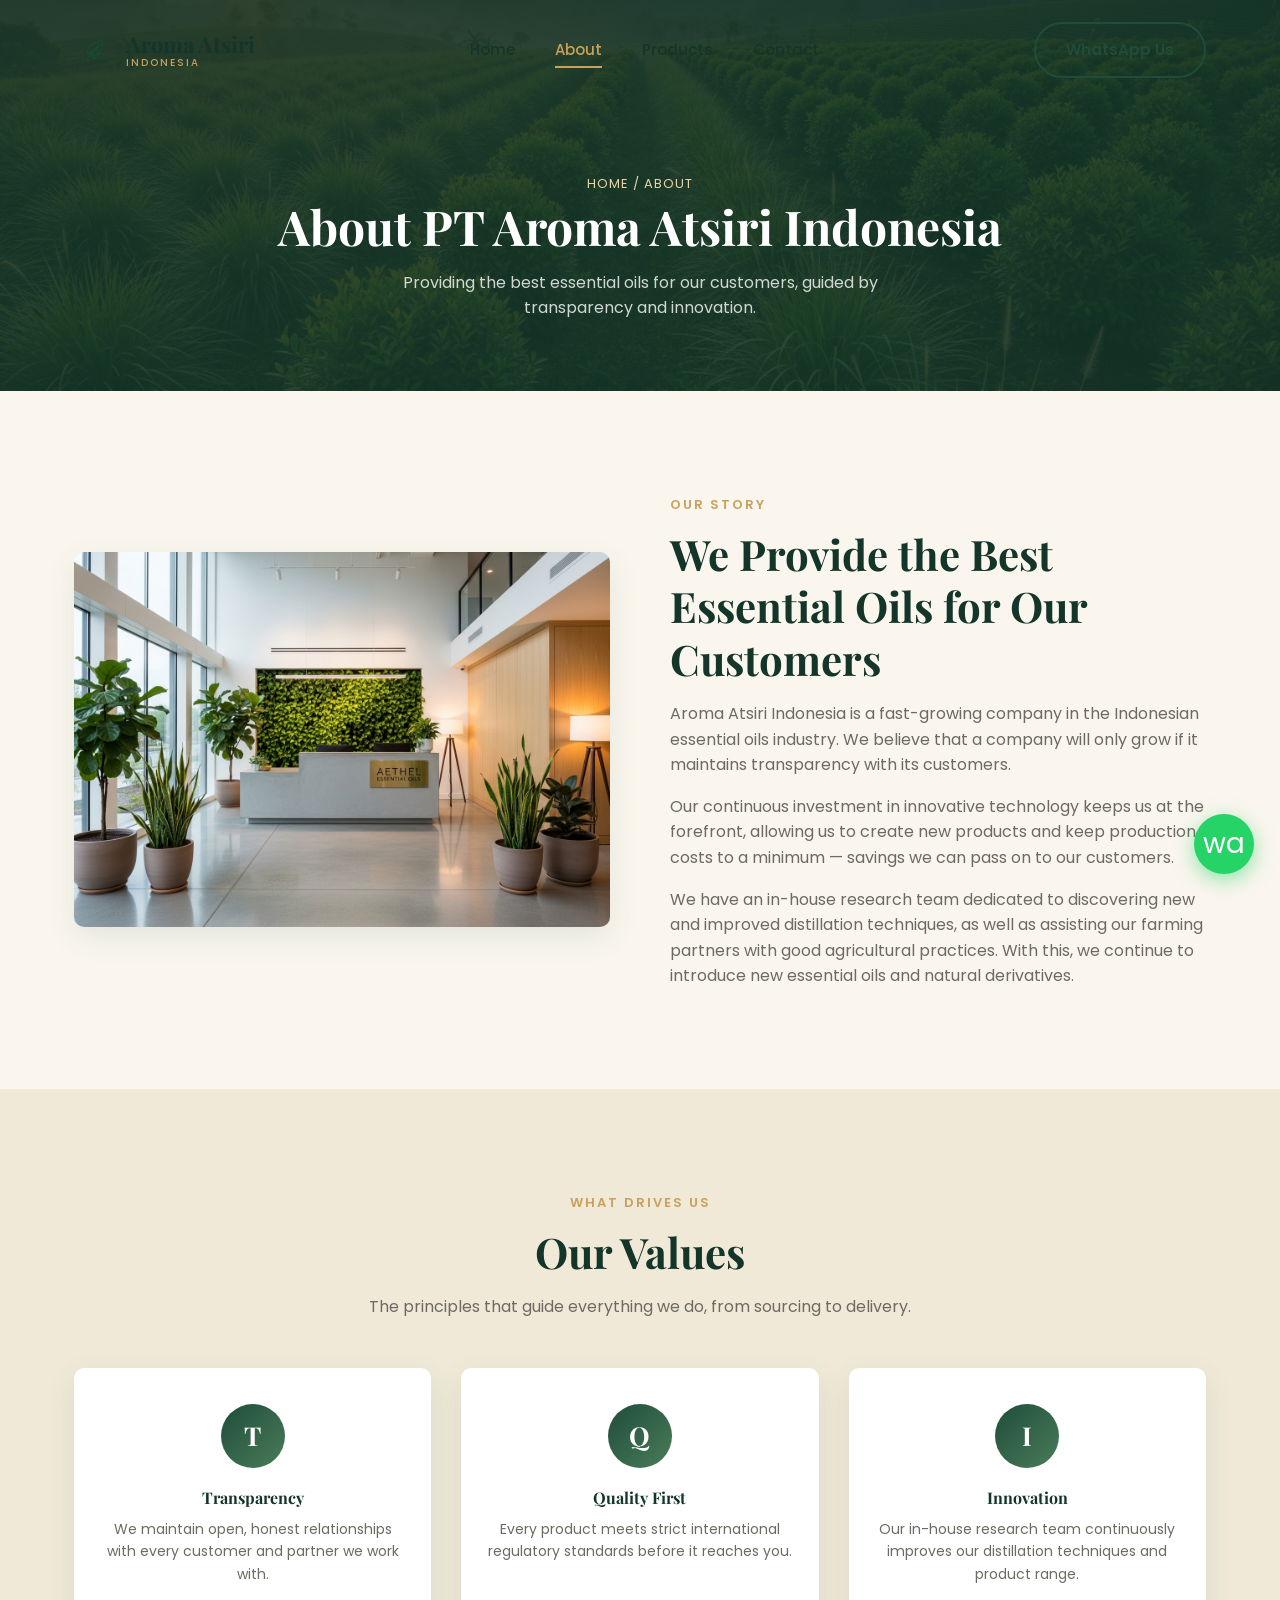
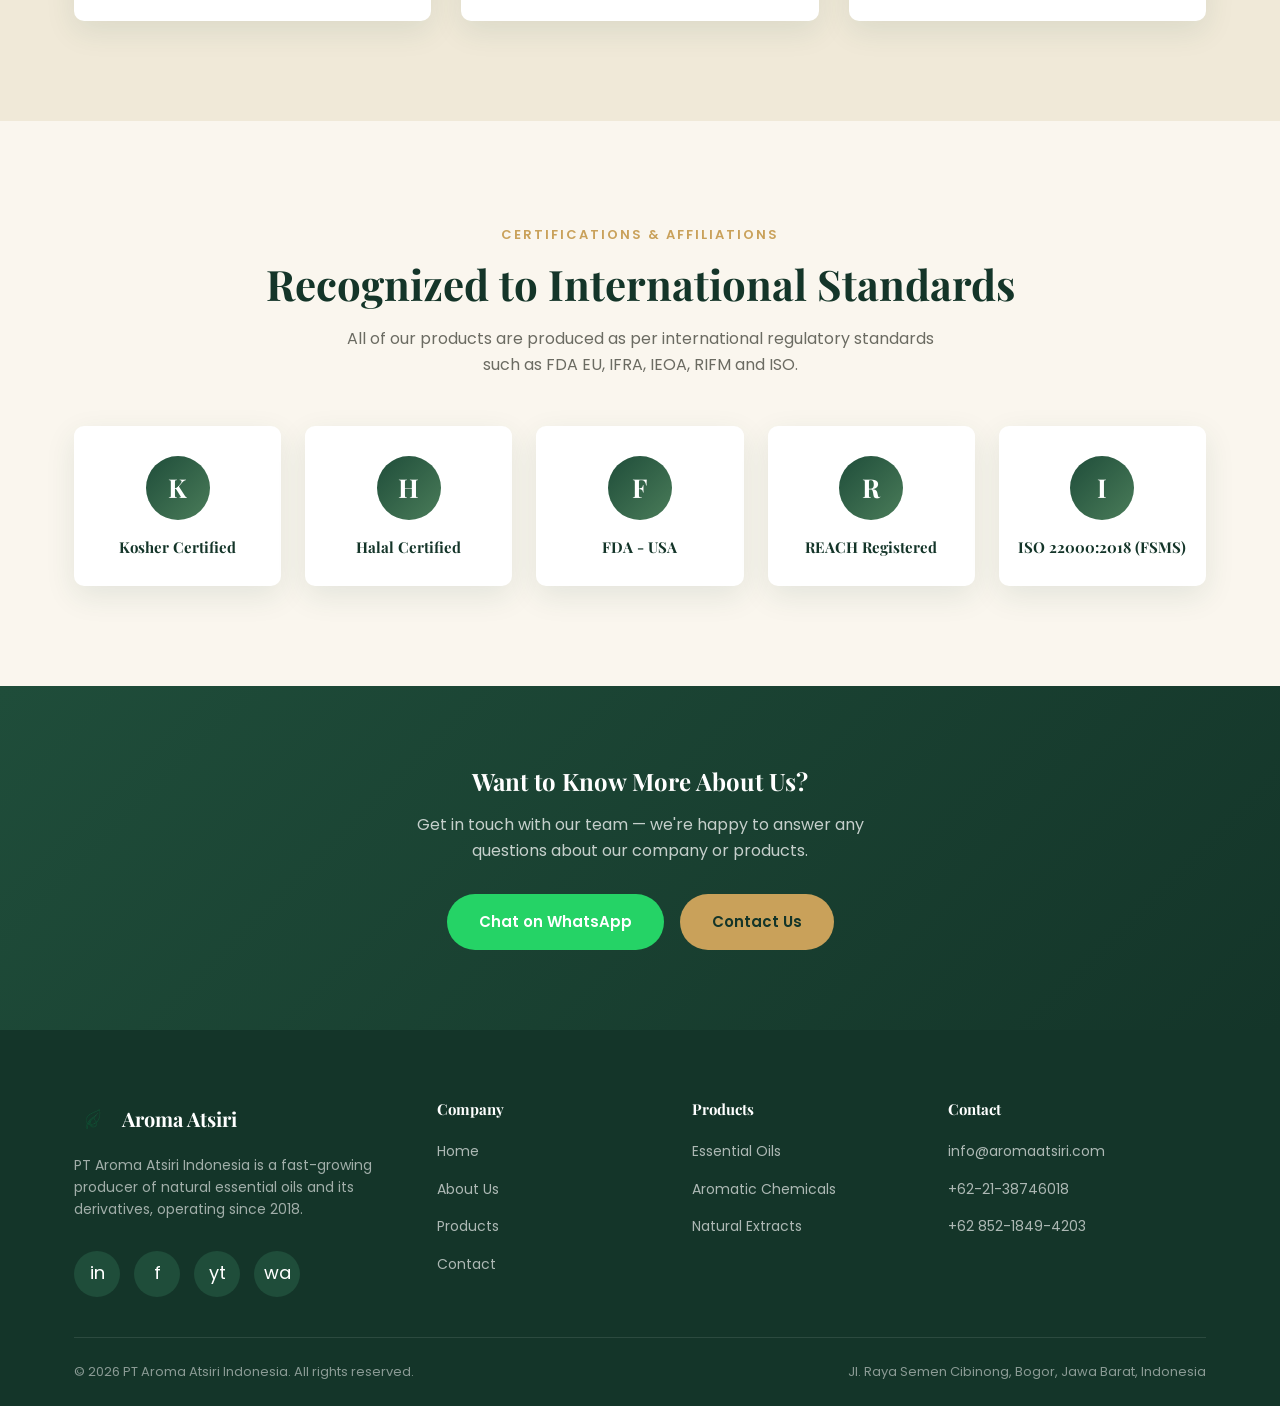
==== about.html @ 80cc1ab2 "upload files" ====
<!DOCTYPE html>
<html lang="en">
<head>
  <meta charset="UTF-8" />
  <meta name="viewport" content="width=device-width, initial-scale=1.0, maximum-scale=1" />
  <title>About Us | Aroma Atsiri Indonesia</title>
  <meta name="description" content="Learn about PT Aroma Atsiri Indonesia, our story, values and international certifications." />
  <meta name="robots" content="index, follow" />
  <link rel="icon" type="image/png" href="/images/logo-icon.png" />
  <link rel="preconnect" href="https://fonts.googleapis.com">
  <link rel="preconnect" href="https://fonts.gstatic.com" crossorigin>
  <link href="https://fonts.googleapis.com/css2?family=Playfair+Display:wght@600;700&family=Poppins:wght@300;400;500;600;700&display=swap" rel="stylesheet">
  <link rel="stylesheet" href="style.css" />
</head>
<body>

  <!-- ===== Header ===== -->
  <header class="site-header">
    <div class="container header-inner">
      <a href="index.html" class="logo">
        <img src="images/logo-icon.png" alt="Aroma Atsiri logo" />
        <span>Aroma Atsiri<small>Indonesia</small></span>
      </a>

      <nav class="nav-links">
        <a href="index.html">Home</a>
        <a href="about.html">About</a>
        <a href="products.html">Products</a>
        <a href="contact.html">Contact</a>
      </nav>

      <div class="nav-cta">
        <a href="https://wa.me/6285218494203" target="_blank" rel="noopener" class="btn btn-outline">WhatsApp Us</a>
        <button class="menu-toggle" aria-label="Toggle menu">
          <span></span><span></span><span></span>
        </button>
      </div>
    </div>
  </header>

  <!-- ===== Page Hero ===== -->
  <section class="page-hero">
    <div class="container">
      <span class="breadcrumb">Home / About</span>
      <h1>About PT Aroma Atsiri Indonesia</h1>
      <p>Providing the best essential oils for our customers, guided by transparency and innovation.</p>
    </div>
  </section>

  <!-- ===== About Intro ===== -->
  <section class="section">
    <div class="container about-grid">
      <div class="about-image reveal">
        <img src="images/about-facility.png" alt="Aroma Atsiri facility" />
      </div>
      <div class="reveal">
        <span class="section-tag">Our Story</span>
        <h2 class="section-title">We Provide the Best Essential Oils for Our Customers</h2>
        <p style="color: var(--color-text-light); margin-bottom: 16px;">Aroma Atsiri Indonesia is a fast-growing company in the Indonesian essential oils industry. We believe that a company will only grow if it maintains transparency with its customers.</p>
        <p style="color: var(--color-text-light); margin-bottom: 16px;">Our continuous investment in innovative technology keeps us at the forefront, allowing us to create new products and keep production costs to a minimum — savings we can pass on to our customers.</p>
        <p style="color: var(--color-text-light);">We have an in-house research team dedicated to discovering new and improved distillation techniques, as well as assisting our farming partners with good agricultural practices. With this, we continue to introduce new essential oils and natural derivatives.</p>
      </div>
    </div>
  </section>

  <!-- ===== Values ===== -->
  <section class="section section-alt">
    <div class="container text-center">
      <span class="section-tag">What Drives Us</span>
      <h2 class="section-title">Our Values</h2>
      <p class="section-subtitle">The principles that guide everything we do, from sourcing to delivery.</p>

      <div class="values-grid">
        <div class="value-card reveal">
          <div class="cert-icon" style="margin: 0 auto 20px;">T</div>
          <h4>Transparency</h4>
          <p>We maintain open, honest relationships with every customer and partner we work with.</p>
        </div>
        <div class="value-card reveal">
          <div class="cert-icon" style="margin: 0 auto 20px;">Q</div>
          <h4>Quality First</h4>
          <p>Every product meets strict international regulatory standards before it reaches you.</p>
        </div>
        <div class="value-card reveal">
          <div class="cert-icon" style="margin: 0 auto 20px;">I</div>
          <h4>Innovation</h4>
          <p>Our in-house research team continuously improves our distillation techniques and product range.</p>
        </div>
      </div>
    </div>
  </section>

  <!-- ===== Certifications ===== -->
  <section class="section">
    <div class="container text-center">
      <span class="section-tag">Certifications & Affiliations</span>
      <h2 class="section-title">Recognized to International Standards</h2>
      <p class="section-subtitle">All of our products are produced as per international regulatory standards such as FDA EU, IFRA, IEOA, RIFM and ISO.</p>

      <div class="cert-grid">
        <div class="cert-card reveal">
          <div class="cert-icon">K</div>
          <h4>Kosher Certified</h4>
        </div>
        <div class="cert-card reveal">
          <div class="cert-icon">H</div>
          <h4>Halal Certified</h4>
        </div>
        <div class="cert-card reveal">
          <div class="cert-icon">F</div>
          <h4>FDA - USA</h4>
        </div>
        <div class="cert-card reveal">
          <div class="cert-icon">R</div>
          <h4>REACH Registered</h4>
        </div>
        <div class="cert-card reveal">
          <div class="cert-icon">I</div>
          <h4>ISO 22000:2018 (FSMS)</h4>
        </div>
      </div>
    </div>
  </section>

  <!-- ===== CTA Band ===== -->
  <section class="cta-band">
    <div class="container">
      <h2>Want to Know More About Us?</h2>
      <p>Get in touch with our team — we're happy to answer any questions about our company or products.</p>
      <div class="cta-buttons">
        <a href="https://wa.me/6285218494203" target="_blank" rel="noopener" class="btn btn-whatsapp">Chat on WhatsApp</a>
        <a href="contact.html" class="btn btn-gold">Contact Us</a>
      </div>
    </div>
  </section>

  <!-- ===== Footer ===== -->
  <footer class="site-footer">
    <div class="container">
      <div class="footer-grid">
        <div class="footer-about">
          <a href="index.html" class="footer-logo">
            <img src="images/logo-icon.png" alt="Aroma Atsiri logo" />
            Aroma Atsiri
          </a>
          <p>PT Aroma Atsiri Indonesia is a fast-growing producer of natural essential oils and its derivatives, operating since 2018.</p>
          <div class="social-row">
            <a href="https://id.linkedin.com/company/aroma-atsiri" target="_blank" rel="noopener" class="social-btn" aria-label="LinkedIn">in</a>
            <a href="https://www.facebook.com/aromaatsiriindonesia/" target="_blank" rel="noopener" class="social-btn" aria-label="Facebook">f</a>
            <a href="https://www.youtube.com/watch?v=btFXNPZrzV0" target="_blank" rel="noopener" class="social-btn" aria-label="YouTube">yt</a>
            <a href="https://wa.me/6285218494203" target="_blank" rel="noopener" class="social-btn" aria-label="WhatsApp">wa</a>
          </div>
        </div>
        <div class="footer-col">
          <h4>Company</h4>
          <ul>
            <li><a href="index.html">Home</a></li>
            <li><a href="about.html">About Us</a></li>
            <li><a href="products.html">Products</a></li>
            <li><a href="contact.html">Contact</a></li>
          </ul>
        </div>
        <div class="footer-col">
          <h4>Products</h4>
          <ul>
            <li><a href="products.html#essential-oils">Essential Oils</a></li>
            <li><a href="products.html#aromatic-chemicals">Aromatic Chemicals</a></li>
            <li><a href="products.html#natural-extracts">Natural Extracts</a></li>
          </ul>
        </div>
        <div class="footer-col">
          <h4>Contact</h4>
          <ul>
            <li><a href="mailto:info@aromaatsiri.com">info@aromaatsiri.com</a></li>
            <li><a href="tel:+622138746018">+62-21-38746018</a></li>
            <li><a href="https://wa.me/6285218494203" target="_blank" rel="noopener">+62 852-1849-4203</a></li>
          </ul>
        </div>
      </div>
      <div class="footer-bottom">
        <p>&copy; 2026 PT Aroma Atsiri Indonesia. All rights reserved.</p>
        <p>Jl. Raya Semen Cibinong, Bogor, Jawa Barat, Indonesia</p>
      </div>
    </div>
  </footer>

  <a href="https://wa.me/6285218494203" target="_blank" rel="noopener" class="whatsapp-float" aria-label="Chat on WhatsApp">wa</a>

  <script src="script.js"></script>
</body>
</html>
---- style.css ----
/* ===================================================
   Aroma Atsiri — Main Stylesheet
   Simple, hand-editable CSS. Organized by section.
   =================================================== */

:root {
  --color-forest: #1f4d3a;
  --color-forest-dark: #143529;
  --color-leaf: #4a7c59;
  --color-gold: #c9a15a;
  --color-gold-light: #e8d5ab;
  --color-cream: #faf6ee;
  --color-cream-dark: #f0e9d8;
  --color-text: #2b2b26;
  --color-text-light: #6b6b62;
  --color-white: #ffffff;

  --font-heading: "Playfair Display", Georgia, serif;
  --font-body: "Poppins", Arial, sans-serif;

  --container-width: 1180px;
  --radius: 10px;
  --shadow: 0 10px 30px rgba(31, 77, 58, 0.1);
  --transition: 0.3s ease;
}

* {
  margin: 0;
  padding: 0;
  box-sizing: border-box;
}

html {
  scroll-behavior: smooth;
}

body {
  font-family: var(--font-body);
  color: var(--color-text);
  background-color: var(--color-cream);
  line-height: 1.6;
  overflow-x: hidden;
}

img {
  max-width: 100%;
  display: block;
}

a {
  text-decoration: none;
  color: inherit;
}

ul {
  list-style: none;
}

.container {
  width: 100%;
  max-width: var(--container-width);
  margin: 0 auto;
  padding: 0 24px;
}

h1, h2, h3, h4 {
  font-family: var(--font-heading);
  color: var(--color-forest-dark);
  line-height: 1.25;
}

.section-tag {
  display: inline-block;
  color: var(--color-gold);
  font-weight: 600;
  letter-spacing: 2px;
  text-transform: uppercase;
  font-size: 13px;
  margin-bottom: 12px;
}

.section-title {
  font-size: clamp(28px, 4vw, 42px);
  margin-bottom: 16px;
}

.section-subtitle {
  color: var(--color-text-light);
  max-width: 620px;
  margin: 0 auto 48px;
  font-size: 16px;
}

.text-center {
  text-align: center;
}

/* ---------- Buttons ---------- */
.btn {
  display: inline-flex;
  align-items: center;
  gap: 8px;
  padding: 14px 30px;
  border-radius: 50px;
  font-weight: 600;
  font-size: 15px;
  transition: all var(--transition);
  cursor: pointer;
  border: 2px solid transparent;
  white-space: nowrap;
}

.btn-primary {
  background-color: var(--color-forest);
  color: var(--color-white);
}

.btn-primary:hover {
  background-color: var(--color-forest-dark);
  transform: translateY(-2px);
  box-shadow: 0 8px 20px rgba(31, 77, 58, 0.3);
}

.btn-outline {
  background-color: transparent;
  border-color: var(--color-forest);
  color: var(--color-forest);
}

.btn-outline:hover {
  background-color: var(--color-forest);
  color: var(--color-white);
}

.btn-gold {
  background-color: var(--color-gold);
  color: var(--color-forest-dark);
}

.btn-gold:hover {
  background-color: var(--color-gold-light);
  transform: translateY(-2px);
}

.btn-whatsapp {
  background-color: #25d366;
  color: var(--color-white);
}

.btn-whatsapp:hover {
  background-color: #1eba59;
  transform: translateY(-2px);
}

/* ---------- Header / Nav ---------- */
.site-header {
  position: fixed;
  top: 0;
  left: 0;
  width: 100%;
  z-index: 1000;
  background-color: rgba(250, 246, 238, 0.0);
  transition: background-color var(--transition), box-shadow var(--transition), padding var(--transition);
  padding: 22px 0;
}

.site-header.scrolled {
  background-color: rgba(250, 246, 238, 0.97);
  box-shadow: 0 4px 20px rgba(0, 0, 0, 0.06);
  padding: 12px 0;
}

.header-inner {
  display: flex;
  align-items: center;
  justify-content: space-between;
}

.logo {
  display: flex;
  align-items: center;
  gap: 10px;
  font-family: var(--font-heading);
  font-size: 22px;
  font-weight: 700;
  color: var(--color-forest-dark);
}

.logo img {
  height: 42px;
  width: 42px;
  object-fit: contain;
}

.logo span {
  display: block;
  line-height: 1.1;
}

.logo small {
  display: block;
  font-family: var(--font-body);
  font-size: 10px;
  font-weight: 500;
  letter-spacing: 2px;
  color: var(--color-gold);
  text-transform: uppercase;
}

.nav-links {
  display: flex;
  align-items: center;
  gap: 40px;
}

.nav-links a {
  font-weight: 500;
  font-size: 15px;
  color: var(--color-forest-dark);
  position: relative;
  padding: 6px 0;
}

.nav-links a::after {
  content: "";
  position: absolute;
  bottom: 0;
  left: 0;
  width: 0;
  height: 2px;
  background-color: var(--color-gold);
  transition: width var(--transition);
}

.nav-links a:hover::after,
.nav-links a.active::after {
  width: 100%;
}

.nav-links a.active {
  color: var(--color-gold);
}

.nav-cta {
  display: flex;
  align-items: center;
  gap: 16px;
}

.menu-toggle {
  display: none;
  flex-direction: column;
  gap: 5px;
  cursor: pointer;
  background: none;
  border: none;
  z-index: 1100;
}

.menu-toggle span {
  width: 26px;
  height: 2px;
  background-color: var(--color-forest-dark);
  transition: all var(--transition);
}

.menu-toggle.open span:nth-child(1) {
  transform: translateY(7px) rotate(45deg);
}

.menu-toggle.open span:nth-child(2) {
  opacity: 0;
}

.menu-toggle.open span:nth-child(3) {
  transform: translateY(-7px) rotate(-45deg);
}

/* ---------- Hero ---------- */
.hero {
  position: relative;
  min-height: 100vh;
  display: flex;
  align-items: center;
  padding-top: 100px;
  background-color: var(--color-forest-dark);
  overflow: hidden;
}

.hero-bg {
  position: absolute;
  inset: 0;
  z-index: 0;
}

.hero-bg img {
  width: 100%;
  height: 100%;
  object-fit: cover;
  opacity: 0.55;
}

.hero-bg::after {
  content: "";
  position: absolute;
  inset: 0;
  background: linear-gradient(180deg, rgba(20, 53, 41, 0.75) 0%, rgba(20, 53, 41, 0.55) 50%, rgba(20, 53, 41, 0.92) 100%);
}

.hero-content {
  position: relative;
  z-index: 1;
  color: var(--color-white);
  max-width: 720px;
}

.hero-content .section-tag {
  color: var(--color-gold-light);
}

.hero-content h1 {
  color: var(--color-white);
  font-size: clamp(36px, 6vw, 62px);
  margin-bottom: 20px;
}

.hero-content p {
  font-size: 18px;
  color: rgba(255, 255, 255, 0.85);
  max-width: 560px;
  margin-bottom: 34px;
}

.hero-buttons {
  display: flex;
  gap: 16px;
  flex-wrap: wrap;
}

.hero-scroll {
  position: absolute;
  bottom: 36px;
  left: 50%;
  transform: translateX(-50%);
  color: var(--color-white);
  z-index: 1;
  display: flex;
  flex-direction: column;
  align-items: center;
  gap: 8px;
  font-size: 12px;
  letter-spacing: 2px;
  text-transform: uppercase;
  opacity: 0.8;
  animation: bounce 2.2s infinite;
}

@keyframes bounce {
  0%, 100% { transform: translate(-50%, 0); }
  50% { transform: translate(-50%, 8px); }
}

.hero-scroll .line {
  width: 1px;
  height: 34px;
  background-color: rgba(255, 255, 255, 0.5);
}

/* ---------- Generic Section ---------- */
.section {
  padding: 100px 0;
}

.section-alt {
  background-color: var(--color-cream-dark);
}

/* ---------- Welcome / Intro ---------- */
.welcome-grid {
  display: grid;
  grid-template-columns: 1fr 1fr;
  gap: 60px;
  align-items: center;
}

.welcome-image {
  position: relative;
  border-radius: var(--radius);
  overflow: hidden;
  box-shadow: var(--shadow);
}

.welcome-image img {
  border-radius: var(--radius);
}

.welcome-stats {
  display: flex;
  gap: 36px;
  margin-top: 34px;
  flex-wrap: wrap;
}

.stat-item h3 {
  font-size: 34px;
  color: var(--color-gold);
  margin-bottom: 4px;
}

.stat-item p {
  font-size: 13px;
  color: var(--color-text-light);
  text-transform: uppercase;
  letter-spacing: 1px;
}

.welcome-text p {
  margin-bottom: 18px;
  color: var(--color-text-light);
}

/* ---------- Certification ---------- */
.cert-grid {
  display: grid;
  grid-template-columns: repeat(5, 1fr);
  gap: 24px;
}

.cert-card {
  background-color: var(--color-white);
  border-radius: var(--radius);
  padding: 30px 16px;
  text-align: center;
  box-shadow: var(--shadow);
  transition: transform var(--transition);
}

.cert-card:hover {
  transform: translateY(-8px);
}

.cert-icon {
  width: 64px;
  height: 64px;
  margin: 0 auto 18px;
  border-radius: 50%;
  background: linear-gradient(135deg, var(--color-forest), var(--color-leaf));
  display: flex;
  align-items: center;
  justify-content: center;
  color: var(--color-white);
  font-size: 26px;
  font-weight: 700;
  font-family: var(--font-heading);
}

.cert-card h4 {
  font-size: 15px;
}

/* ---------- How We Make ---------- */
.process-grid {
  display: grid;
  grid-template-columns: 1fr 1fr;
  gap: 60px;
  align-items: center;
}

.process-image {
  border-radius: var(--radius);
  overflow: hidden;
  box-shadow: var(--shadow);
}

.process-steps {
  margin-top: 30px;
  display: flex;
  flex-direction: column;
  gap: 26px;
}

.process-step {
  display: flex;
  gap: 20px;
}

.process-number {
  flex-shrink: 0;
  width: 46px;
  height: 46px;
  border-radius: 50%;
  border: 2px solid var(--color-gold);
  display: flex;
  align-items: center;
  justify-content: center;
  font-family: var(--font-heading);
  font-weight: 700;
  color: var(--color-gold);
}

.process-step h4 {
  font-size: 17px;
  margin-bottom: 4px;
}

.process-step p {
  color: var(--color-text-light);
  font-size: 14px;
}

/* ---------- Product Cards ---------- */
.product-grid {
  display: grid;
  grid-template-columns: repeat(3, 1fr);
  gap: 30px;
}

.product-card {
  background-color: var(--color-white);
  border-radius: var(--radius);
  overflow: hidden;
  box-shadow: var(--shadow);
  transition: transform var(--transition);
}

.product-card:hover {
  transform: translateY(-8px);
}

.product-card-image {
  height: 220px;
  overflow: hidden;
}

.product-card-image img {
  width: 100%;
  height: 100%;
  object-fit: cover;
  transition: transform 0.5s ease;
}

.product-card:hover .product-card-image img {
  transform: scale(1.08);
}

.product-card-body {
  padding: 26px;
}

.product-card-body h3 {
  font-size: 20px;
  margin-bottom: 10px;
}

.product-card-body p {
  color: var(--color-text-light);
  font-size: 14px;
  margin-bottom: 18px;
}

.product-card-link {
  font-weight: 600;
  color: var(--color-forest);
  font-size: 14px;
  display: inline-flex;
  align-items: center;
  gap: 6px;
}

/* ---------- Product List (Products page) ---------- */
.category-tabs {
  display: flex;
  gap: 14px;
  justify-content: center;
  margin-bottom: 50px;
  flex-wrap: wrap;
}

.tab-btn {
  padding: 12px 26px;
  border-radius: 50px;
  border: 2px solid var(--color-forest);
  background: transparent;
  color: var(--color-forest);
  font-weight: 600;
  cursor: pointer;
  font-family: var(--font-body);
  font-size: 14px;
  transition: all var(--transition);
}

.tab-btn.active,
.tab-btn:hover {
  background-color: var(--color-forest);
  color: var(--color-white);
}

.item-grid {
  display: grid;
  grid-template-columns: repeat(4, 1fr);
  gap: 26px;
}

.item-category {
  display: none;
}

.item-category.active {
  display: grid;
  grid-template-columns: repeat(4, 1fr);
  gap: 26px;
}

.item-card {
  background-color: var(--color-white);
  border-radius: var(--radius);
  padding: 22px;
  text-align: center;
  box-shadow: 0 4px 14px rgba(31, 77, 58, 0.06);
  transition: transform var(--transition), box-shadow var(--transition);
}

.item-card:hover {
  transform: translateY(-6px);
  box-shadow: var(--shadow);
}

.item-icon {
  width: 54px;
  height: 54px;
  border-radius: 50%;
  margin: 0 auto 16px;
  background-color: var(--color-cream-dark);
  display: flex;
  align-items: center;
  justify-content: center;
  color: var(--color-leaf);
  font-size: 22px;
}

.item-card h4 {
  font-size: 15px;
  margin-bottom: 6px;
}

.item-card .latin {
  font-style: italic;
  font-size: 12px;
  color: var(--color-text-light);
  margin-bottom: 4px;
}

.item-card .cas {
  font-size: 11px;
  color: var(--color-gold);
  letter-spacing: 0.5px;
}

/* ---------- About Page ---------- */
.about-hero {
  padding-top: 160px;
  padding-bottom: 60px;
  text-align: center;
  background-color: var(--color-cream-dark);
}

.about-grid {
  display: grid;
  grid-template-columns: 1fr 1fr;
  gap: 60px;
  align-items: center;
}

.about-image {
  border-radius: var(--radius);
  overflow: hidden;
  box-shadow: var(--shadow);
}

.values-grid {
  display: grid;
  grid-template-columns: repeat(3, 1fr);
  gap: 30px;
  margin-top: 20px;
}

.value-card {
  background-color: var(--color-white);
  padding: 36px 26px;
  border-radius: var(--radius);
  text-align: center;
  box-shadow: var(--shadow);
}

.value-card .cert-icon {
  margin-bottom: 20px;
}

.value-card h4 {
  margin-bottom: 10px;
}

.value-card p {
  color: var(--color-text-light);
  font-size: 14px;
}

/* ---------- Page Hero (About/Products/Contact) ---------- */
.page-hero {
  padding-top: 170px;
  padding-bottom: 70px;
  text-align: center;
  background: linear-gradient(rgba(20, 53, 41, 0.88), rgba(20, 53, 41, 0.88)), url("/images/hero-plantation.png");
  background-size: cover;
  background-position: center;
  color: var(--color-white);
}

.page-hero h1 {
  color: var(--color-white);
  font-size: clamp(32px, 5vw, 48px);
}

.page-hero p {
  color: rgba(255, 255, 255, 0.8);
  max-width: 560px;
  margin: 14px auto 0;
}

.breadcrumb {
  font-size: 13px;
  letter-spacing: 1px;
  color: var(--color-gold-light);
  text-transform: uppercase;
  margin-bottom: 10px;
}

/* ---------- Contact Page ---------- */
.contact-grid {
  display: grid;
  grid-template-columns: 1fr 1fr;
  gap: 50px;
}

.contact-card {
  background-color: var(--color-white);
  border-radius: var(--radius);
  padding: 34px;
  box-shadow: var(--shadow);
  margin-bottom: 24px;
  display: flex;
  gap: 20px;
  align-items: flex-start;
}

.contact-icon {
  flex-shrink: 0;
  width: 52px;
  height: 52px;
  border-radius: 50%;
  background-color: var(--color-cream-dark);
  color: var(--color-forest);
  display: flex;
  align-items: center;
  justify-content: center;
  font-size: 20px;
}

.contact-card h4 {
  font-size: 17px;
  margin-bottom: 8px;
}

.contact-card p, .contact-card a {
  color: var(--color-text-light);
  font-size: 14px;
}

.contact-card a:hover {
  color: var(--color-forest);
}

.map-wrap {
  border-radius: var(--radius);
  overflow: hidden;
  box-shadow: var(--shadow);
  height: 100%;
  min-height: 420px;
}

.map-wrap iframe {
  width: 100%;
  height: 100%;
  min-height: 420px;
  border: 0;
}

.social-row {
  display: flex;
  gap: 14px;
  margin-top: 30px;
}

.social-btn {
  width: 46px;
  height: 46px;
  border-radius: 50%;
  background-color: var(--color-forest);
  color: var(--color-white);
  display: flex;
  align-items: center;
  justify-content: center;
  font-size: 18px;
  transition: all var(--transition);
}

.social-btn:hover {
  background-color: var(--color-gold);
  color: var(--color-forest-dark);
  transform: translateY(-4px);
}

/* ---------- YouTube Preview ---------- */
.video-section {
  text-align: center;
}

.video-wrap {
  position: relative;
  max-width: 860px;
  margin: 0 auto;
  border-radius: var(--radius);
  overflow: hidden;
  box-shadow: var(--shadow);
  cursor: pointer;
  aspect-ratio: 16/9;
}

.video-wrap img {
  width: 100%;
  height: 100%;
  object-fit: cover;
}

.video-wrap iframe {
  width: 100%;
  height: 100%;
  border: 0;
}

.play-button {
  position: absolute;
  top: 50%;
  left: 50%;
  transform: translate(-50%, -50%);
  width: 84px;
  height: 84px;
  border-radius: 50%;
  background-color: rgba(255, 255, 255, 0.92);
  display: flex;
  align-items: center;
  justify-content: center;
  transition: transform var(--transition);
}

.video-wrap:hover .play-button {
  transform: translate(-50%, -50%) scale(1.1);
}

.play-button::after {
  content: "";
  border-style: solid;
  border-width: 14px 0 14px 22px;
  border-color: transparent transparent transparent var(--color-forest);
  margin-left: 6px;
}

/* ---------- CTA Band ---------- */
.cta-band {
  background: linear-gradient(135deg, var(--color-forest), var(--color-forest-dark));
  color: var(--color-white);
  text-align: center;
  padding: 80px 0;
}

.cta-band h2 {
  color: var(--color-white);
  margin-bottom: 16px;
}

.cta-band p {
  color: rgba(255, 255, 255, 0.75);
  max-width: 520px;
  margin: 0 auto 30px;
}

.cta-buttons {
  display: flex;
  gap: 16px;
  justify-content: center;
  flex-wrap: wrap;
}

/* ---------- Footer ---------- */
.site-footer {
  background-color: var(--color-forest-dark);
  color: rgba(255, 255, 255, 0.75);
  padding: 70px 0 24px;
}

.footer-grid {
  display: grid;
  grid-template-columns: 1.5fr 1fr 1fr 1.2fr;
  gap: 40px;
  padding-bottom: 40px;
  border-bottom: 1px solid rgba(255, 255, 255, 0.1);
}

.footer-logo {
  display: flex;
  align-items: center;
  gap: 10px;
  margin-bottom: 16px;
  color: var(--color-white);
  font-family: var(--font-heading);
  font-size: 20px;
  font-weight: 700;
}

.footer-logo img {
  height: 38px;
  width: 38px;
}

.footer-about p {
  font-size: 14px;
  color: rgba(255, 255, 255, 0.6);
  margin-bottom: 20px;
}

.footer-col h4 {
  color: var(--color-white);
  font-size: 15px;
  margin-bottom: 20px;
}

.footer-col ul li {
  margin-bottom: 12px;
}

.footer-col ul li a {
  font-size: 14px;
  color: rgba(255, 255, 255, 0.65);
  transition: color var(--transition);
}

.footer-col ul li a:hover {
  color: var(--color-gold);
}

.footer-bottom {
  padding-top: 24px;
  display: flex;
  justify-content: space-between;
  align-items: center;
  font-size: 13px;
  color: rgba(255, 255, 255, 0.5);
  flex-wrap: wrap;
  gap: 10px;
}

/* ---------- WhatsApp Floating Button ---------- */
.whatsapp-float {
  position: fixed;
  bottom: 26px;
  right: 26px;
  width: 60px;
  height: 60px;
  background-color: #25d366;
  border-radius: 50%;
  display: flex;
  align-items: center;
  justify-content: center;
  color: var(--color-white);
  font-size: 28px;
  box-shadow: 0 6px 20px rgba(37, 211, 102, 0.5);
  z-index: 999;
  transition: transform var(--transition);
}

.whatsapp-float:hover {
  transform: scale(1.1);
}

/* ---------- Scroll Reveal ---------- */
.reveal {
  opacity: 0;
  transform: translateY(30px);
  transition: opacity 0.7s ease, transform 0.7s ease;
}

.reveal.visible {
  opacity: 1;
  transform: translateY(0);
}

/* ===================================================
   Tablet (max-width: 1024px)
   =================================================== */
@media (max-width: 1024px) {
  .cert-grid {
    grid-template-columns: repeat(3, 1fr);
  }

  .product-grid {
    grid-template-columns: repeat(2, 1fr);
  }

  .item-grid,
  .item-category.active {
    grid-template-columns: repeat(3, 1fr);
  }

  .footer-grid {
    grid-template-columns: 1fr 1fr;
  }

  .nav-links {
    gap: 26px;
  }
}

/* ===================================================
   Mobile / Small Tablet (max-width: 860px)
   =================================================== */
@media (max-width: 860px) {
  .section {
    padding: 70px 0;
  }

  .nav-links {
    position: fixed;
    top: 0;
    right: -100%;
    width: 78%;
    max-width: 320px;
    height: 100vh;
    background-color: var(--color-cream);
    flex-direction: column;
    justify-content: center;
    align-items: flex-start;
    padding: 40px;
    gap: 28px;
    transition: right var(--transition);
    box-shadow: -10px 0 30px rgba(0, 0, 0, 0.1);
  }

  .nav-links.open {
    right: 0;
  }

  .menu-toggle {
    display: flex;
  }

  .nav-cta .btn-outline {
    display: none;
  }

  .welcome-grid,
  .process-grid,
  .about-grid,
  .contact-grid {
    grid-template-columns: 1fr;
  }

  .process-image,
  .welcome-image {
    order: -1;
  }

  .cert-grid {
    grid-template-columns: repeat(2, 1fr);
  }

  .product-grid {
    grid-template-columns: 1fr;
  }

  .item-grid,
  .item-category.active {
    grid-template-columns: repeat(2, 1fr);
  }

  .values-grid {
    grid-template-columns: 1fr;
  }

  .footer-grid {
    grid-template-columns: 1fr;
    gap: 30px;
  }

  .footer-bottom {
    flex-direction: column;
    text-align: center;
  }

  .hero-buttons,
  .cta-buttons {
    flex-direction: column;
    align-items: stretch;
  }

  .btn {
    justify-content: center;
  }
}

/* ===================================================
   Small Mobile (max-width: 480px)
   =================================================== */
@media (max-width: 480px) {
  .container {
    padding: 0 18px;
  }

  .cert-grid,
  .item-grid,
  .item-category.active {
    grid-template-columns: 1fr 1fr;
  }

  .welcome-stats {
    gap: 20px;
  }

  .whatsapp-float {
    width: 52px;
    height: 52px;
    font-size: 24px;
    bottom: 18px;
    right: 18px;
  }
}
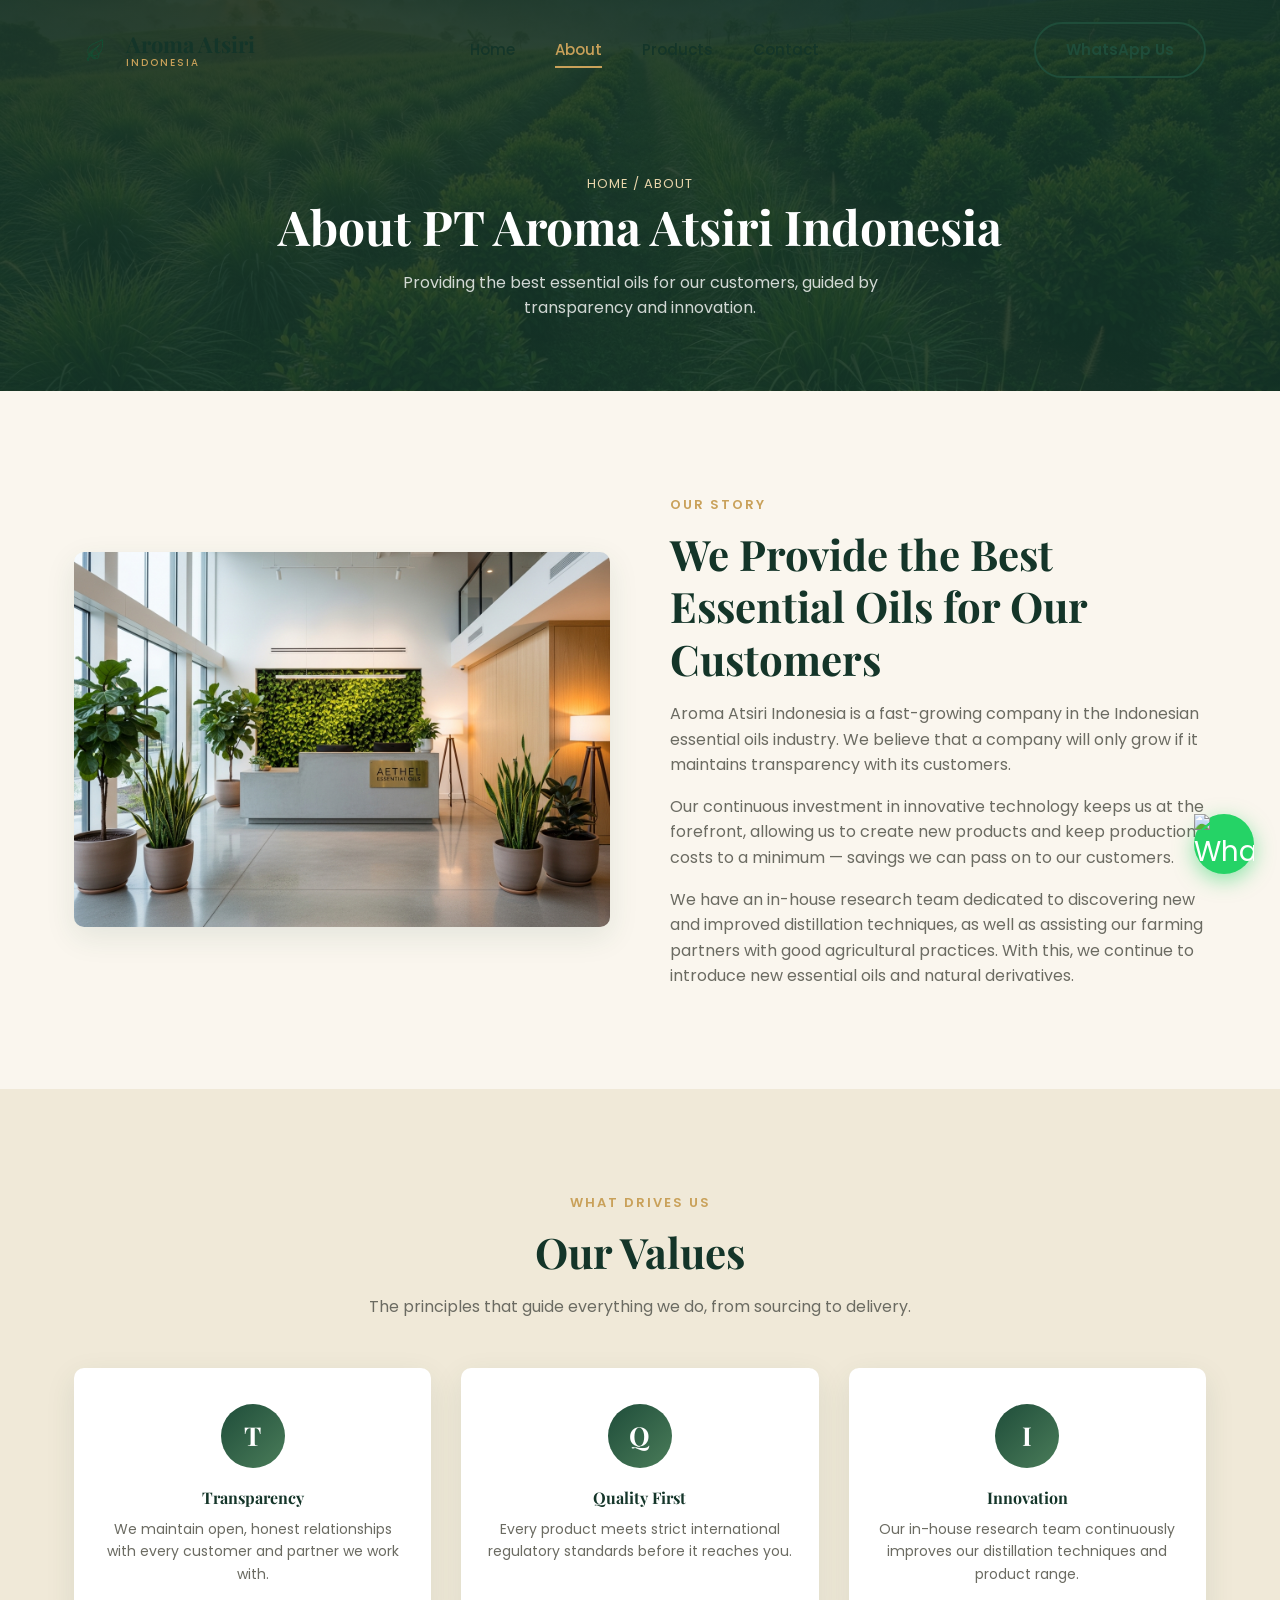
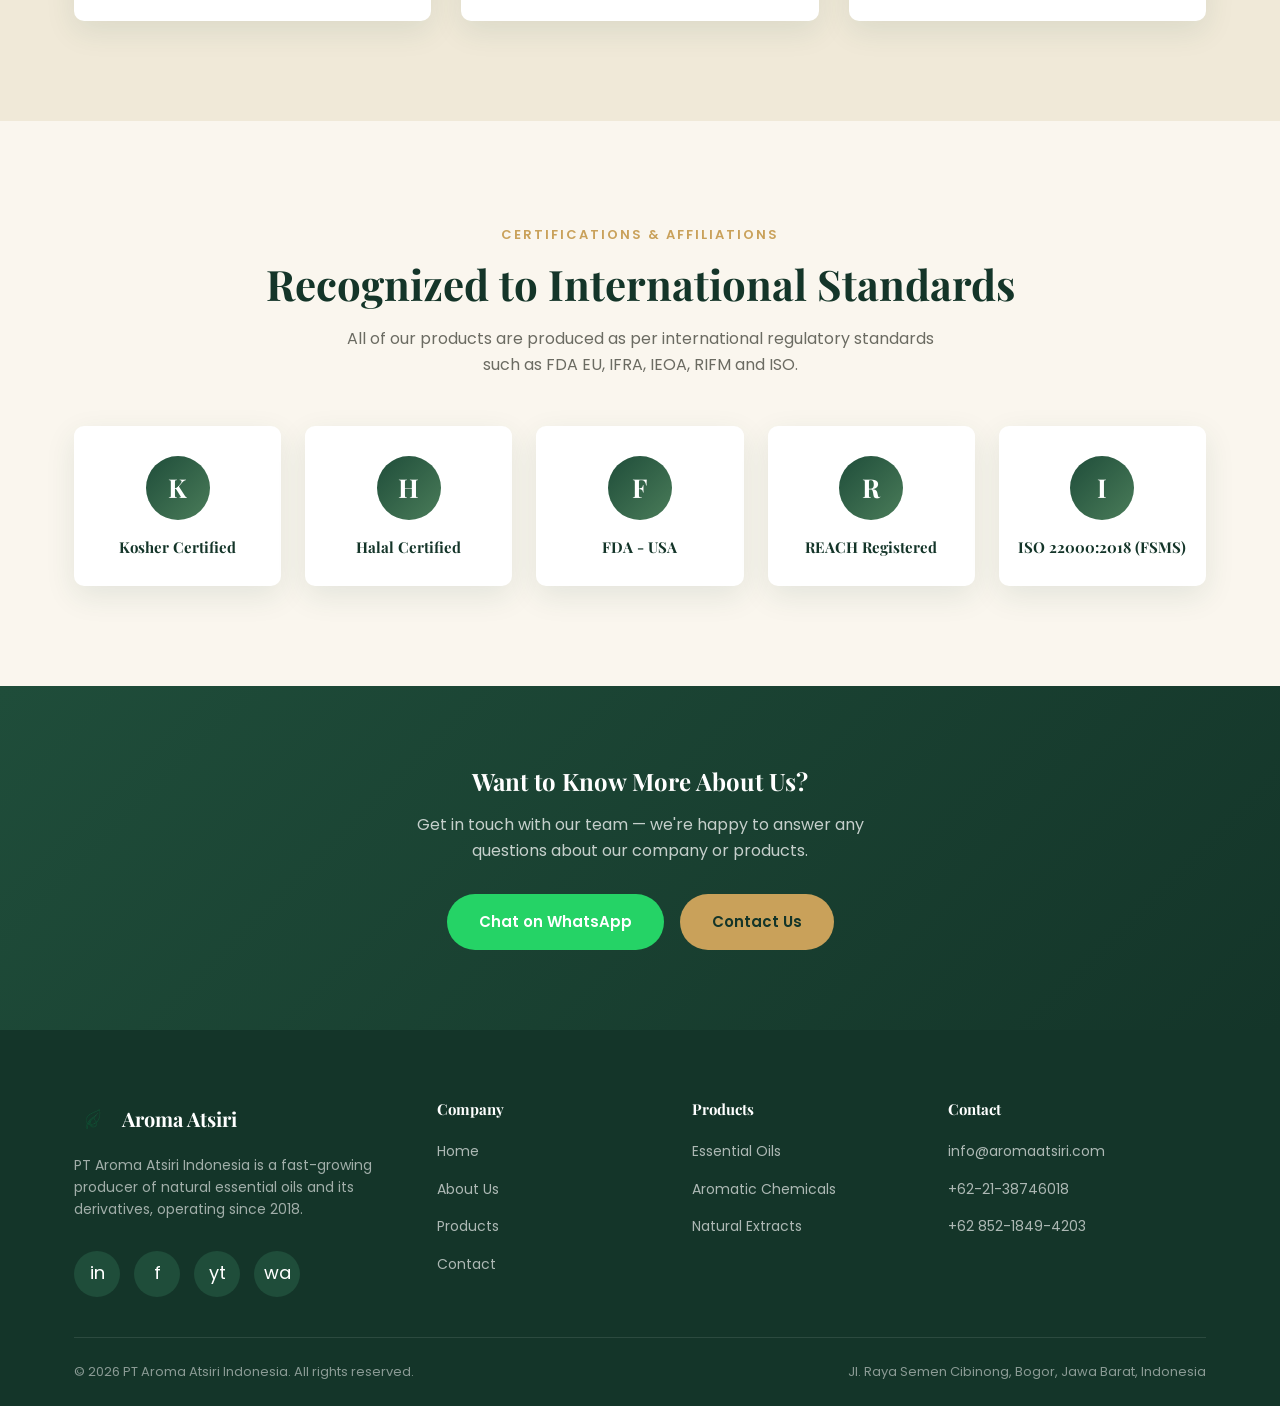
==== commit b0e9e72c: "update" ====
--- a/about.html
+++ b/about.html
@@ -184,8 +184,18 @@
     </div>
   </footer>
 
-  <a href="https://wa.me/6285218494203" target="_blank" rel="noopener" class="whatsapp-float" aria-label="Chat on WhatsApp">wa</a>
-
+    <!-- WhatsApp Floating Button -->
+  <a href="https://wa.me/6285218494203" 
+    class="whatsapp-float whatsapp-float--icon-only" 
+    target="_blank" 
+    rel="noopener noreferrer"
+    aria-label="Chat on WhatsApp">
+
+    <img src="https://upload.wikimedia.org/wikipedia/commons/6/6b/WhatsApp.svg" 
+        class="whatsapp-float__img"
+        alt="WhatsApp">
+  </a>
+  
   <script src="script.js"></script>
 </body>
 </html>
